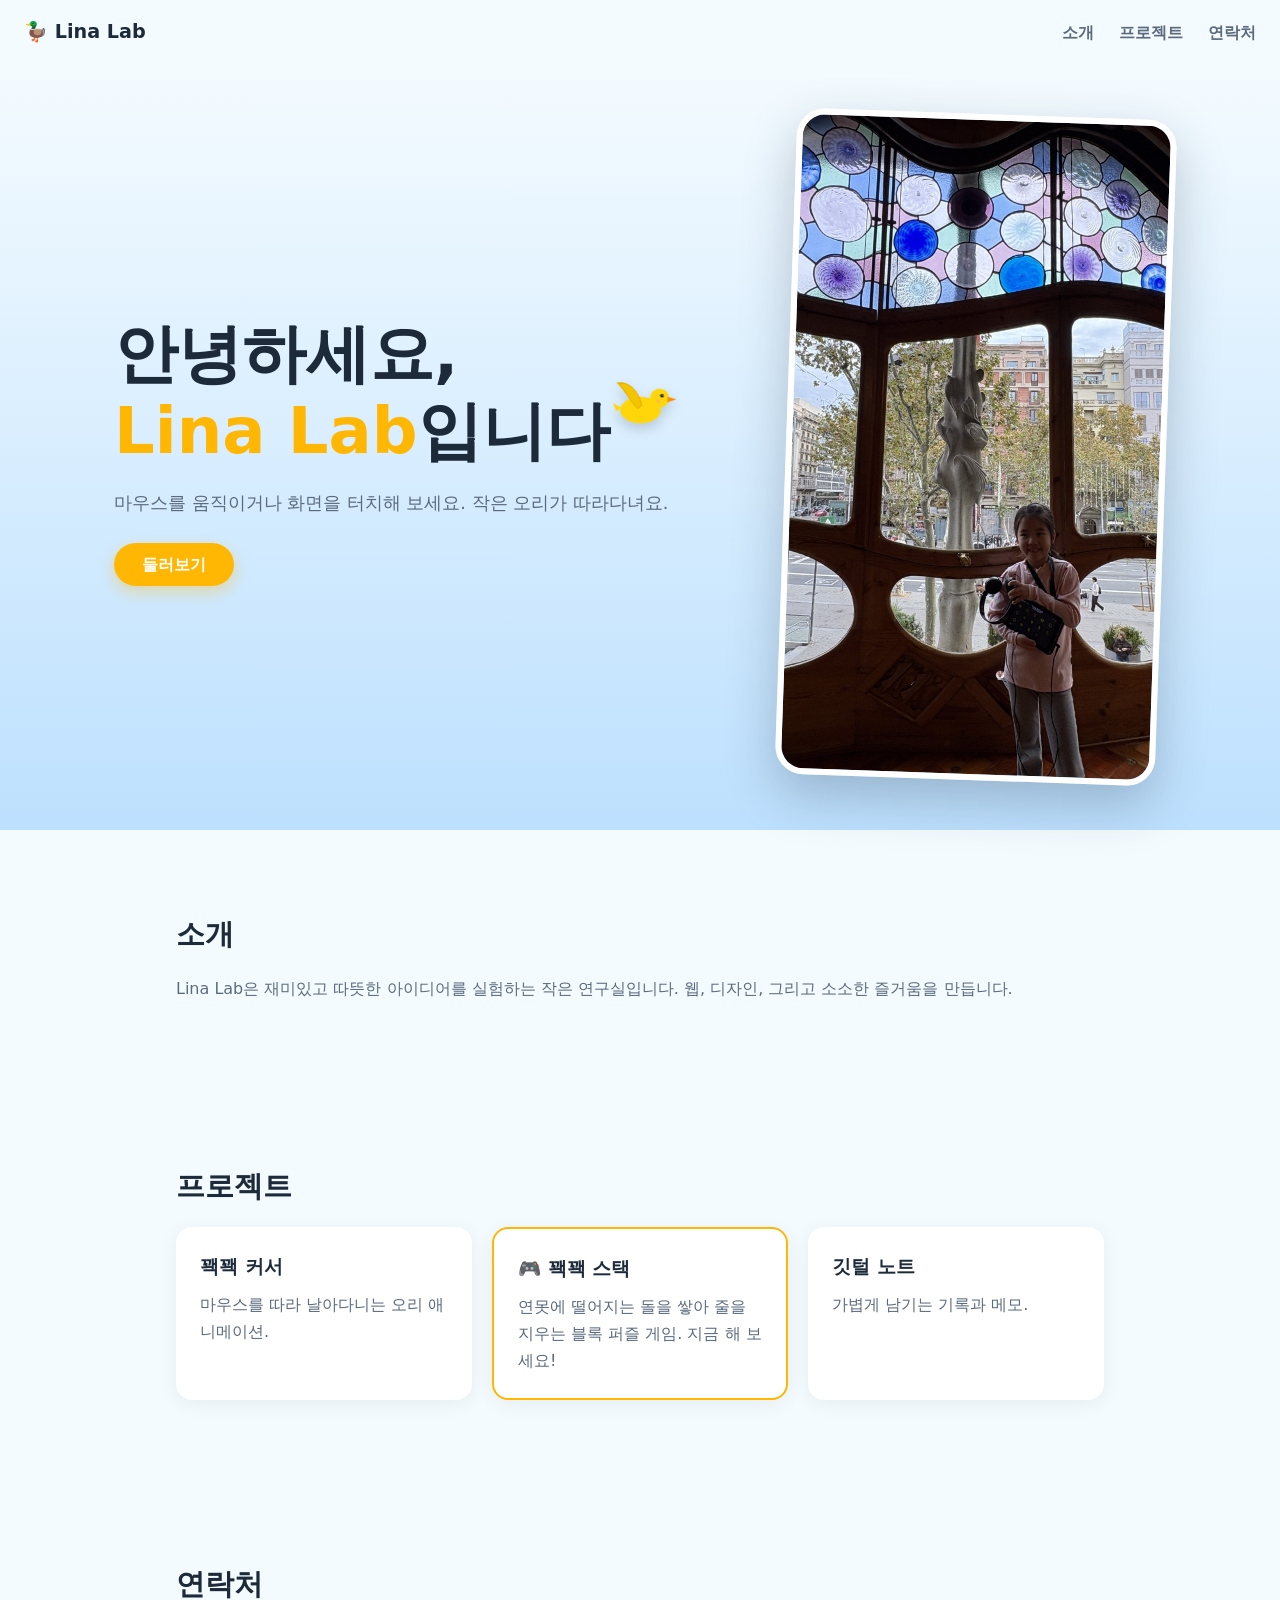
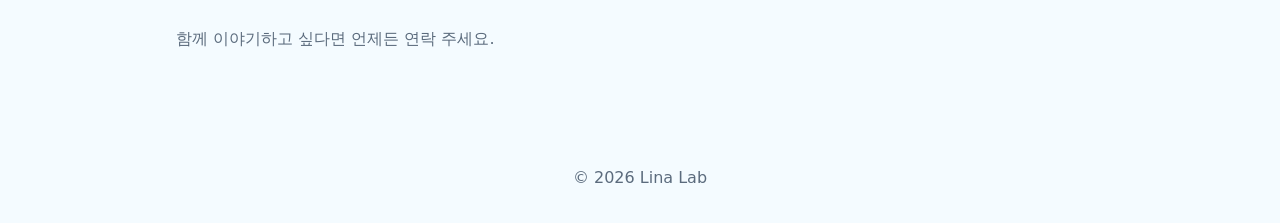
==== index.html @ 58ef40ab "Add Quack Stack block puzzle game Co-Authored-By: Claude Opus 5.5 <noreply@anthropic.com> Claude-Ses" ====
<!doctype html>
<html lang="ko">
<head>
  <meta charset="utf-8" />
  <meta name="viewport" content="width=device-width, initial-scale=1" />
  <title>Lina Lab</title>
  <link rel="stylesheet" href="style.css" />
</head>
<body>
  <header class="nav">
    <a class="logo" href="#">🦆 Lina Lab</a>
    <nav>
      <a href="#about">소개</a>
      <a href="#projects">프로젝트</a>
      <a href="#contact">연락처</a>
    </nav>
  </header>

  <main>
    <div class="hero-wrap">
    <section class="hero">
      <div class="hero-text">
        <h1>안녕하세요,<br /><span>Lina Lab</span>입니다</h1>
        <p>마우스를 움직이거나 화면을 터치해 보세요. 작은 오리가 따라다녀요.</p>
        <a class="btn" href="#projects">둘러보기</a>
      </div>
      <figure class="hero-photo">
        <img src="images/hero.jpg" alt="스테인드글라스 창 앞에서 웃고 있는 아이" width="1200" height="2132" />
      </figure>
    </section>
    </div>

    <section id="about" class="section">
      <h2>소개</h2>
      <p>Lina Lab은 재미있고 따뜻한 아이디어를 실험하는 작은 연구실입니다.
        웹, 디자인, 그리고 소소한 즐거움을 만듭니다.</p>
    </section>

    <section id="projects" class="section">
      <h2>프로젝트</h2>
      <div class="cards">
        <article class="card"><h3>꽥꽥 커서</h3><p>마우스를 따라 날아다니는 오리 애니메이션.</p></article>
        <a class="card card-link" href="game.html"><h3>🎮 꽥꽥 스택</h3><p>연못에 떨어지는 돌을 쌓아 줄을 지우는 블록 퍼즐 게임. 지금 해 보세요!</p></a>
        <article class="card"><h3>깃털 노트</h3><p>가볍게 남기는 기록과 메모.</p></article>
      </div>
    </section>

    <section id="contact" class="section">
      <h2>연락처</h2>
      <p>함께 이야기하고 싶다면 언제든 연락 주세요.</p>
    </section>
  </main>

  <footer>© 2026 Lina Lab</footer>

  <!-- 마우스를 따라다니는 오리 -->
  <div id="duck" aria-hidden="true">
    <svg viewBox="0 0 120 100" width="72" height="60">
      <!-- 뒤쪽 날개 -->
      <g class="wing wing-back">
        <path d="M58 48 C50 20, 30 10, 18 14 C30 26, 38 40, 52 54 Z" fill="#e6b800" />
      </g>
      <!-- 몸통 -->
      <ellipse cx="58" cy="60" rx="34" ry="22" fill="#ffd60a" />
      <path d="M26 56 L12 48 L18 62 Z" fill="#ffd60a" />
      <!-- 머리 -->
      <circle cx="90" cy="40" r="16" fill="#ffd60a" />
      <!-- 부리 -->
      <path d="M103 38 L118 42 L103 47 Z" fill="#ff8c00" />
      <!-- 눈 -->
      <circle cx="94" cy="36" r="3.2" fill="#222" />
      <circle cx="95" cy="35" r="1" fill="#fff" />
      <!-- 볼터치 -->
      <circle cx="88" cy="45" r="3" fill="#ff9e9e" opacity=".6" />
      <!-- 앞쪽 날개 -->
      <g class="wing wing-front">
        <path d="M60 52 C54 24, 36 12, 22 16 C34 30, 40 44, 54 58 Z" fill="#f5c400" stroke="#e0a800" stroke-width="1.5" />
      </g>
    </svg>
  </div>

  <script src="duck.js"></script>
</body>
</html>
---- style.css ----
:root {
  --bg: #f4fbff;
  --fg: #1d2a3a;
  --muted: #5b6b7d;
  --accent: #ffb703;
  --card: #ffffff;
  --water: #bde0fe;
}

* { box-sizing: border-box; margin: 0; padding: 0; }

html { scroll-behavior: smooth; }

body {
  font-family: "Pretendard", "Apple SD Gothic Neo", "Noto Sans KR", system-ui, sans-serif;
  background: var(--bg);
  color: var(--fg);
  line-height: 1.7;
  overflow-x: hidden;
}

.nav {
  position: sticky; top: 0; z-index: 10;
  display: flex; justify-content: space-between; align-items: center;
  padding: 16px 24px;
  background: rgba(244, 251, 255, .85);
  backdrop-filter: blur(8px);
}
.logo { font-weight: 800; font-size: 1.2rem; color: var(--fg); text-decoration: none; }
.nav nav a { margin-left: 20px; color: var(--muted); text-decoration: none; font-weight: 600; }
.nav nav a:hover { color: var(--fg); }

.hero {
  min-height: 85vh;
  display: grid; grid-template-columns: 1fr auto; gap: 48px;
  align-items: center; justify-content: center;
  max-width: 1100px; margin: 0 auto;
  padding: 40px 24px;
}
.hero-wrap { background: linear-gradient(180deg, var(--bg) 0%, var(--water) 100%); }
.hero-text { text-align: left; }
.hero-photo {
  width: min(380px, 40vw);
  border-radius: 28px; overflow: hidden;
  box-shadow: 0 20px 50px rgba(29, 42, 58, .25);
  border: 6px solid #fff;
  transform: rotate(2deg);
}
.hero-photo img { display: block; width: 100%; height: auto; }

@media (max-width: 760px) {
  .hero { grid-template-columns: 1fr; text-align: center; gap: 32px; }
  .hero-text { text-align: center; }
  .hero-photo { width: min(320px, 85vw); margin: 0 auto; transform: none; }
}
.hero h1 { font-size: clamp(2rem, 6vw, 4rem); line-height: 1.2; }
.hero h1 span { color: var(--accent); }
.hero p { margin: 20px 0 32px; color: var(--muted); font-size: 1.1rem; }

.btn {
  padding: 12px 28px; border-radius: 999px;
  background: var(--accent); color: #fff; font-weight: 700; text-decoration: none;
  box-shadow: 0 6px 16px rgba(255, 183, 3, .35);
  transition: transform .2s;
}
.btn:hover { transform: translateY(-2px); }

.section { max-width: 960px; margin: 0 auto; padding: 80px 16px; }
.section h2 { font-size: 1.8rem; margin-bottom: 16px; }
.section p { color: var(--muted); }

.cards { display: grid; grid-template-columns: repeat(auto-fit, minmax(220px, 1fr)); gap: 20px; }
.card {
  background: var(--card); padding: 24px; border-radius: 16px;
  box-shadow: 0 4px 20px rgba(0, 0, 0, .06);
}
.card h3 { margin-bottom: 8px; }
.card-link { color: inherit; text-decoration: none; border: 2px solid var(--accent); transition: transform .2s; }
.card-link:hover { transform: translateY(-4px); }

footer { text-align: center; padding: 32px; color: var(--muted); }

/* ---------- 오리 ---------- */
#duck {
  position: fixed; left: 0; top: 0;
  pointer-events: none;
  z-index: 9999;
  will-change: transform;
  filter: drop-shadow(0 6px 6px rgba(0, 0, 0, .15));
}
#duck svg { display: block; transition: transform .25s ease; }
#duck.flip svg { transform: scaleX(-1); }

.wing { transform-box: fill-box; transform-origin: 100% 100%; animation: flap .25s ease-in-out infinite alternate; }
.wing-back { animation-delay: -.05s; }
#duck.slow .wing { animation-duration: .6s; }

@keyframes flap {
  from { transform: rotate(-25deg) scaleY(1); }
  to   { transform: rotate(20deg) scaleY(.55); }
}

@media (prefers-reduced-motion: reduce) {
  .wing { animation: none; }
}
@media (hover: none) {
  #duck svg { width: 56px; height: 47px; }
}
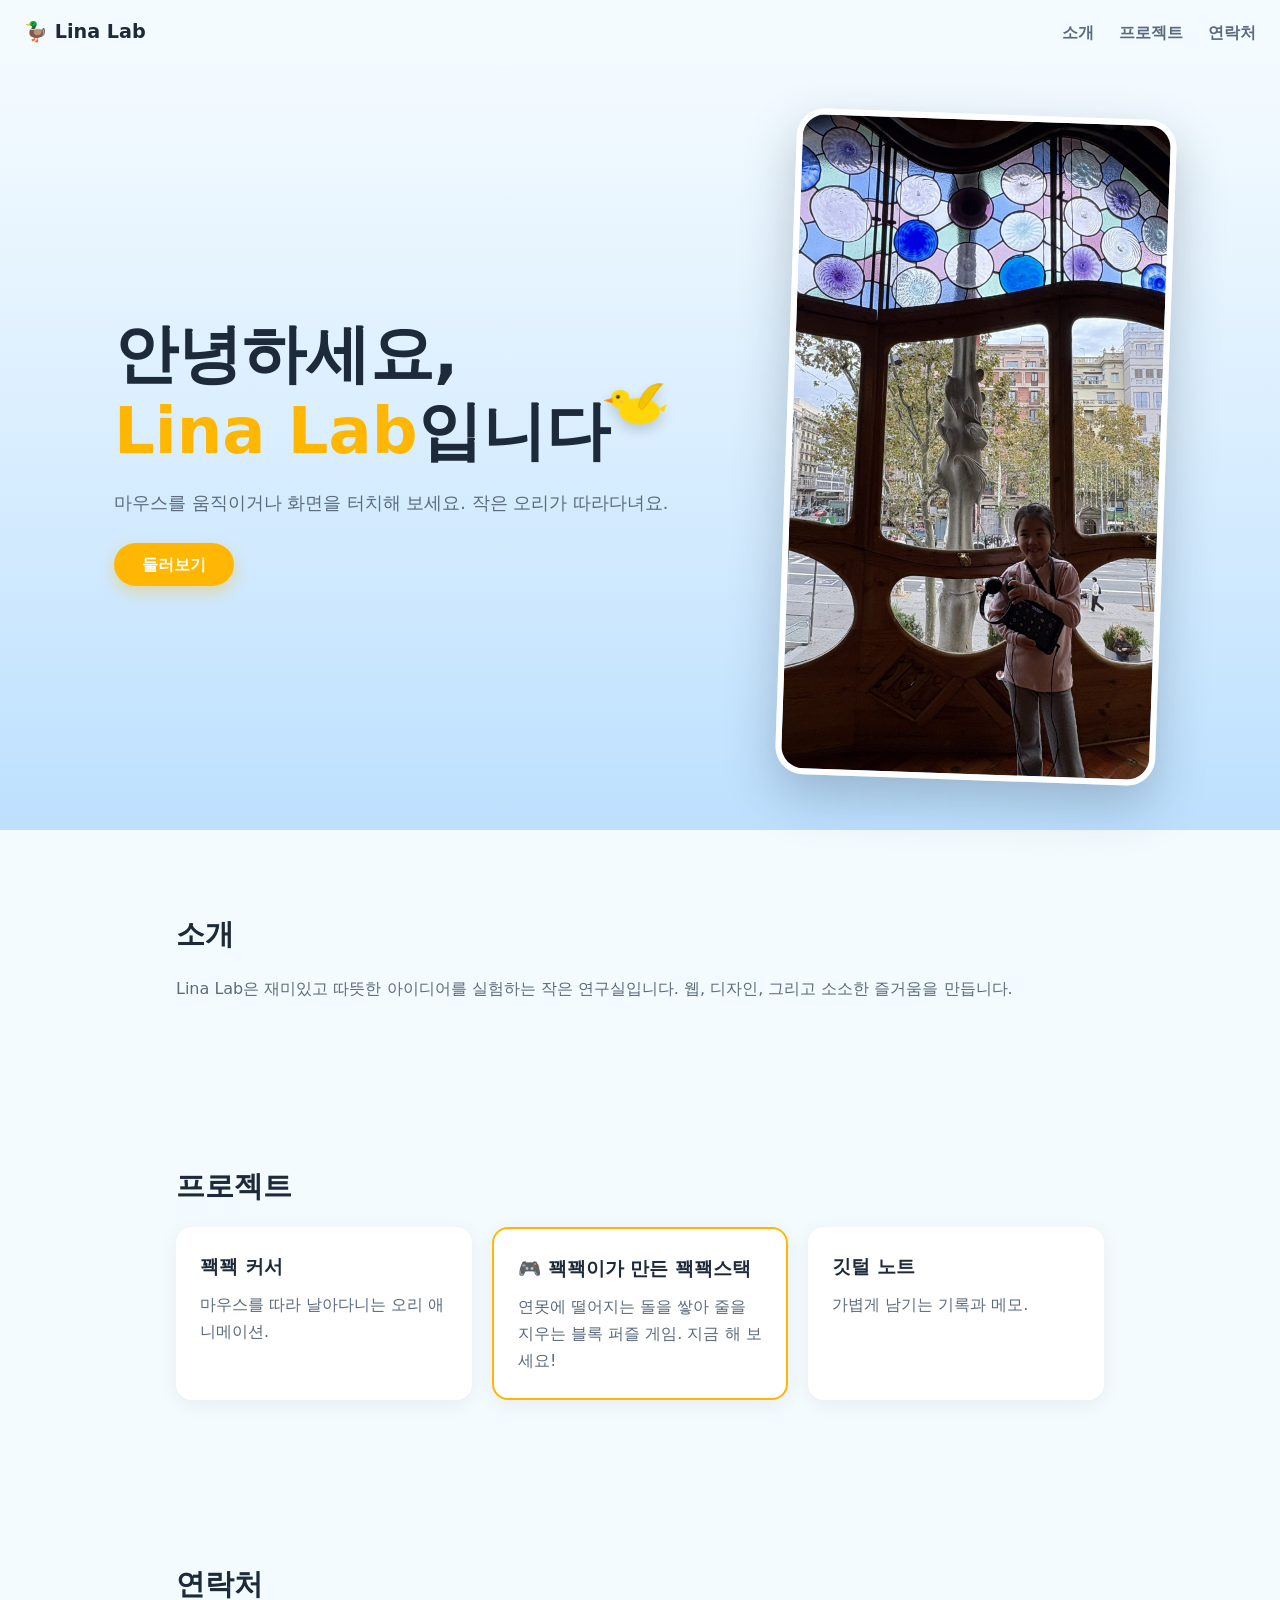
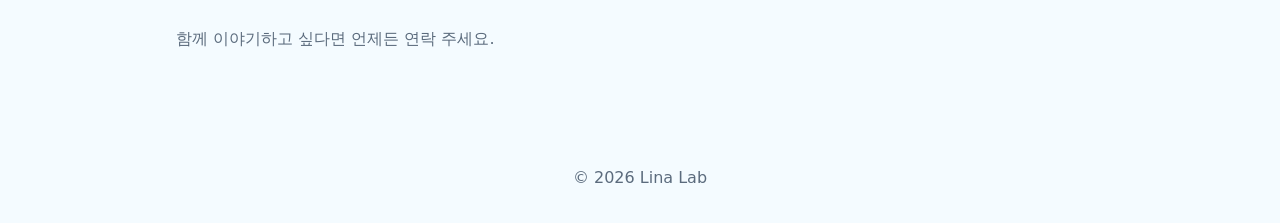
==== commit 6ffc2110: "Rename game title Co-Authored-By: Claude Opus 5.5 <noreply@anthropic.com> Claude-Session: https://cl" ====
--- a/index.html
+++ b/index.html
@@ -40,7 +40,7 @@
       <h2>프로젝트</h2>
       <div class="cards">
         <article class="card"><h3>꽥꽥 커서</h3><p>마우스를 따라 날아다니는 오리 애니메이션.</p></article>
-        <a class="card card-link" href="game.html"><h3>🎮 꽥꽥 스택</h3><p>연못에 떨어지는 돌을 쌓아 줄을 지우는 블록 퍼즐 게임. 지금 해 보세요!</p></a>
+        <a class="card card-link" href="game.html"><h3>🎮 꽥꽥이가 만든 꽥꽥스택</h3><p>연못에 떨어지는 돌을 쌓아 줄을 지우는 블록 퍼즐 게임. 지금 해 보세요!</p></a>
         <article class="card"><h3>깃털 노트</h3><p>가볍게 남기는 기록과 메모.</p></article>
       </div>
     </section>
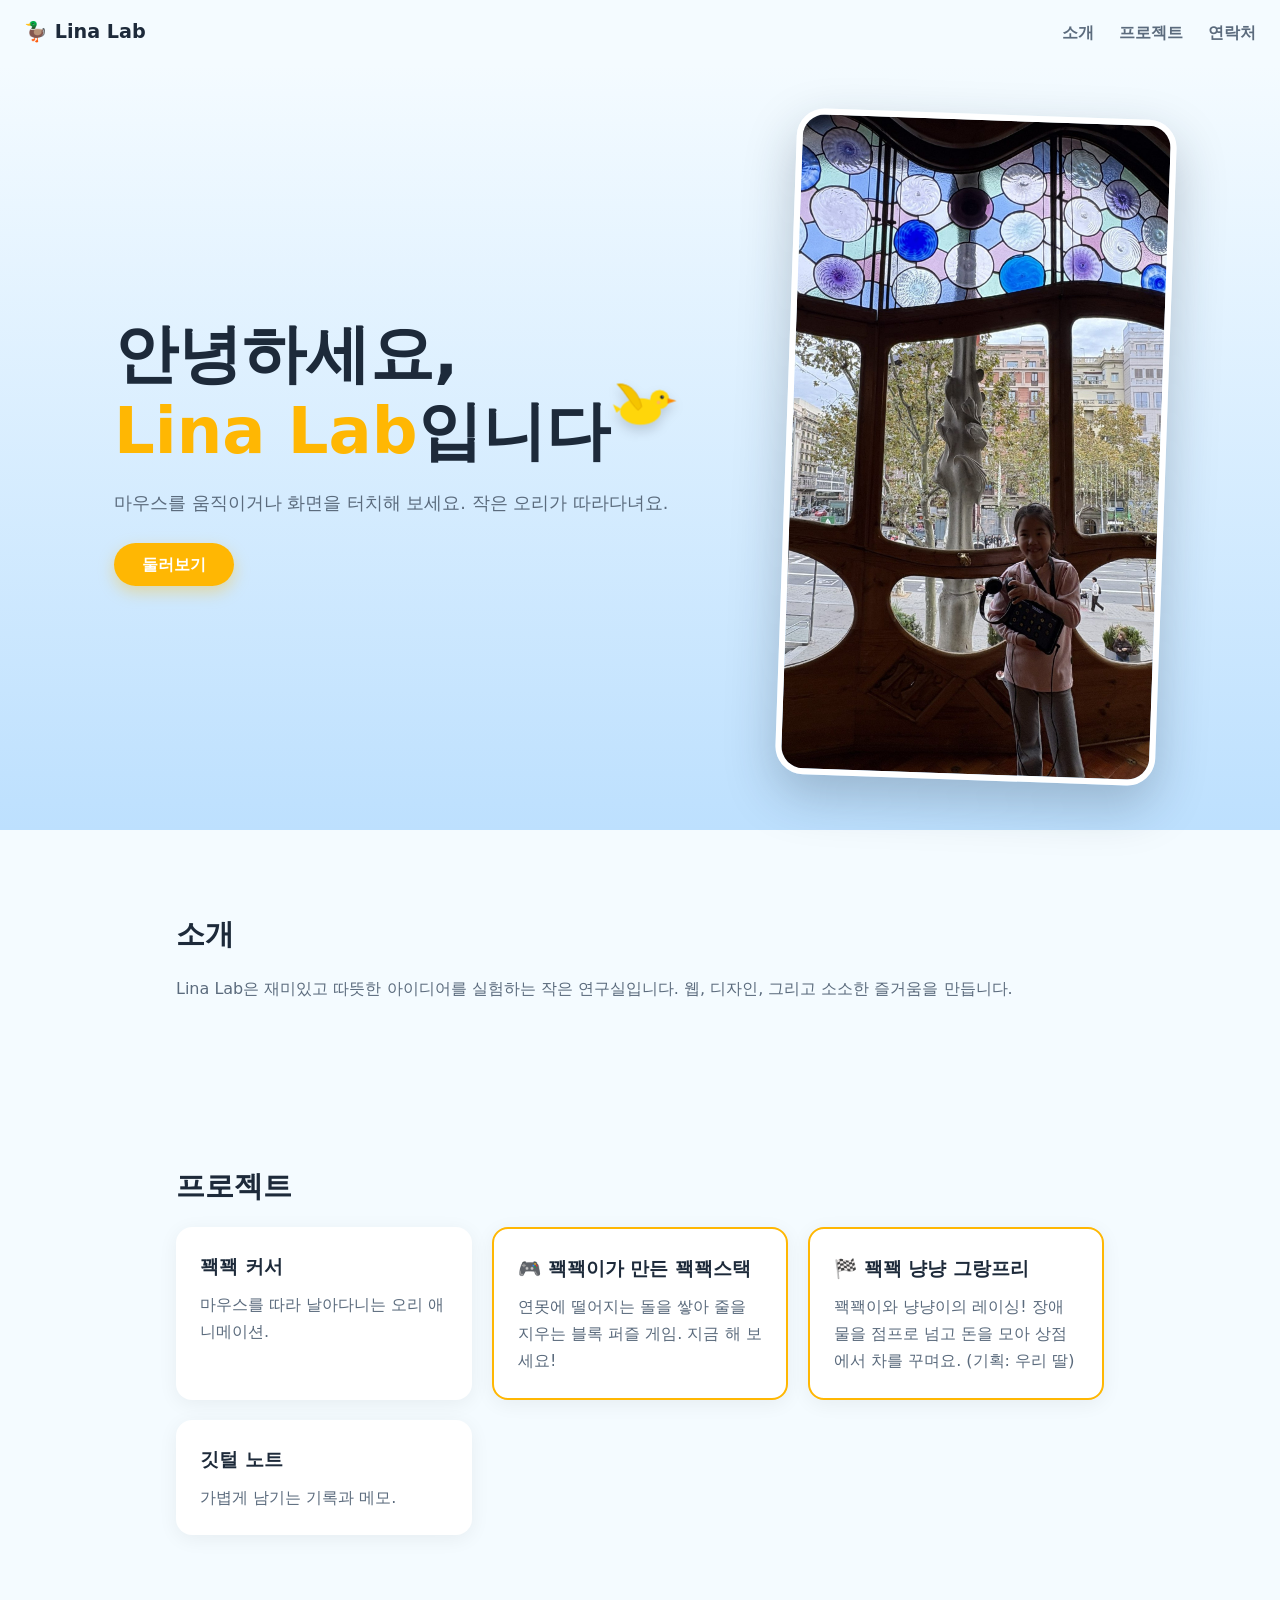
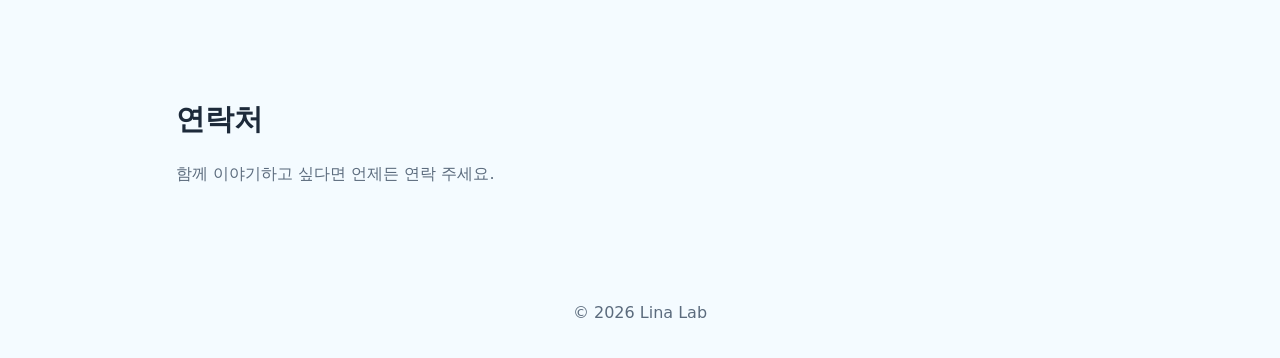
==== commit 465c3bf3: "Add Quack-Nyang Grand Prix racing game Co-Authored-By: Claude Opus 5.5 <noreply@anthropic.com> Claud" ====
--- a/index.html
+++ b/index.html
@@ -41,6 +41,7 @@
       <div class="cards">
         <article class="card"><h3>꽥꽥 커서</h3><p>마우스를 따라 날아다니는 오리 애니메이션.</p></article>
         <a class="card card-link" href="game.html"><h3>🎮 꽥꽥이가 만든 꽥꽥스택</h3><p>연못에 떨어지는 돌을 쌓아 줄을 지우는 블록 퍼즐 게임. 지금 해 보세요!</p></a>
+        <a class="card card-link" href="race.html"><h3>🏁 꽥꽥 냥냥 그랑프리</h3><p>꽥꽥이와 냥냥이의 레이싱! 장애물을 점프로 넘고 돈을 모아 상점에서 차를 꾸며요. (기획: 우리 딸)</p></a>
         <article class="card"><h3>깃털 노트</h3><p>가볍게 남기는 기록과 메모.</p></article>
       </div>
     </section>
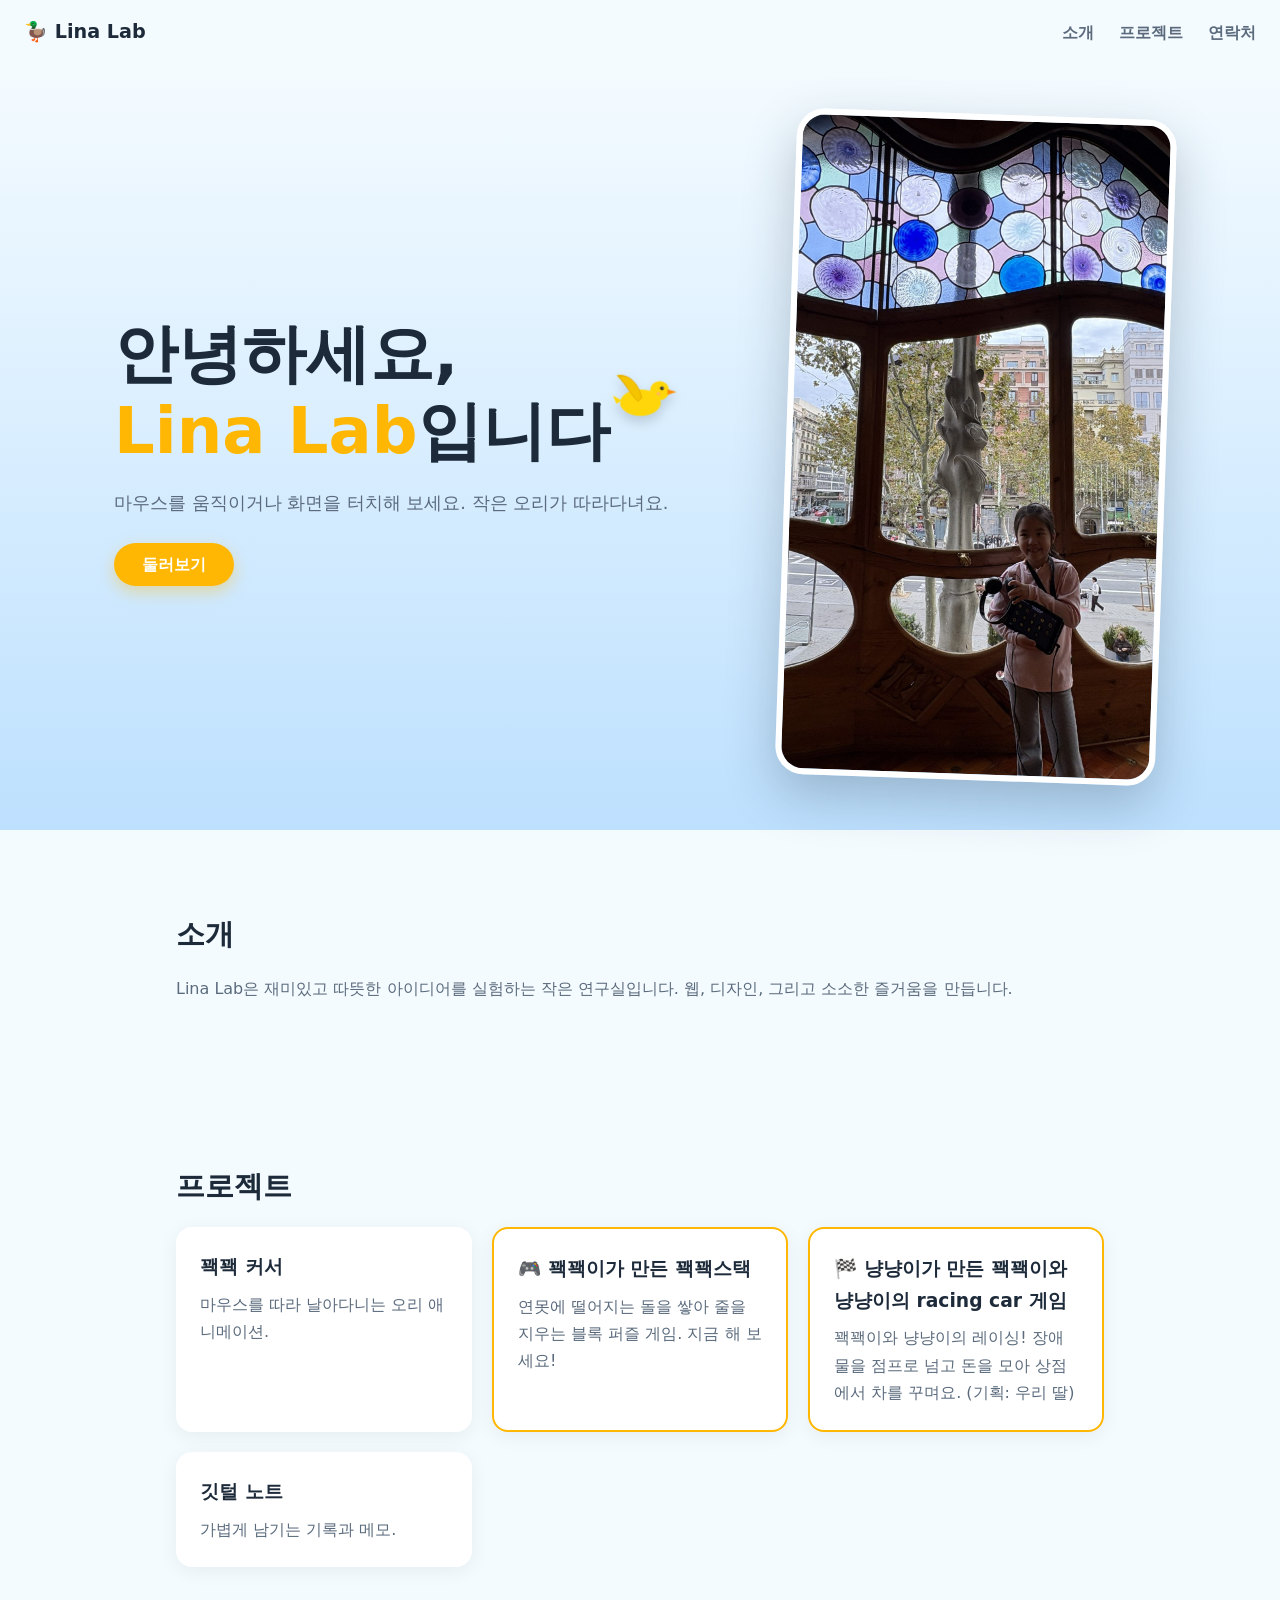
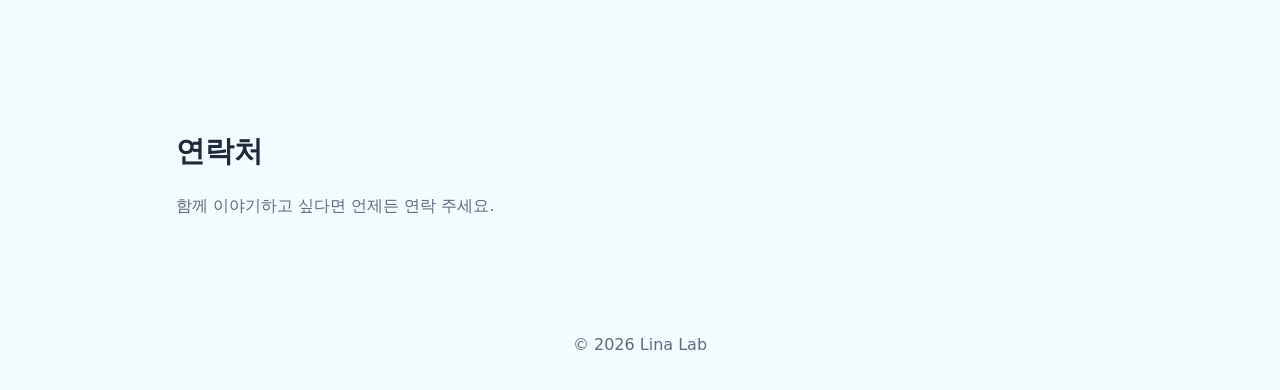
==== commit 3c83a9f8: "Rename racing game title Co-Authored-By: Claude Opus 5.5 <noreply@anthropic.com> Claude-Session: htt" ====
--- a/index.html
+++ b/index.html
@@ -41,7 +41,7 @@
       <div class="cards">
         <article class="card"><h3>꽥꽥 커서</h3><p>마우스를 따라 날아다니는 오리 애니메이션.</p></article>
         <a class="card card-link" href="game.html"><h3>🎮 꽥꽥이가 만든 꽥꽥스택</h3><p>연못에 떨어지는 돌을 쌓아 줄을 지우는 블록 퍼즐 게임. 지금 해 보세요!</p></a>
-        <a class="card card-link" href="race.html"><h3>🏁 꽥꽥 냥냥 그랑프리</h3><p>꽥꽥이와 냥냥이의 레이싱! 장애물을 점프로 넘고 돈을 모아 상점에서 차를 꾸며요. (기획: 우리 딸)</p></a>
+        <a class="card card-link" href="race.html"><h3>🏁 냥냥이가 만든 꽥꽥이와 냥냥이의 racing car 게임</h3><p>꽥꽥이와 냥냥이의 레이싱! 장애물을 점프로 넘고 돈을 모아 상점에서 차를 꾸며요. (기획: 우리 딸)</p></a>
         <article class="card"><h3>깃털 노트</h3><p>가볍게 남기는 기록과 메모.</p></article>
       </div>
     </section>
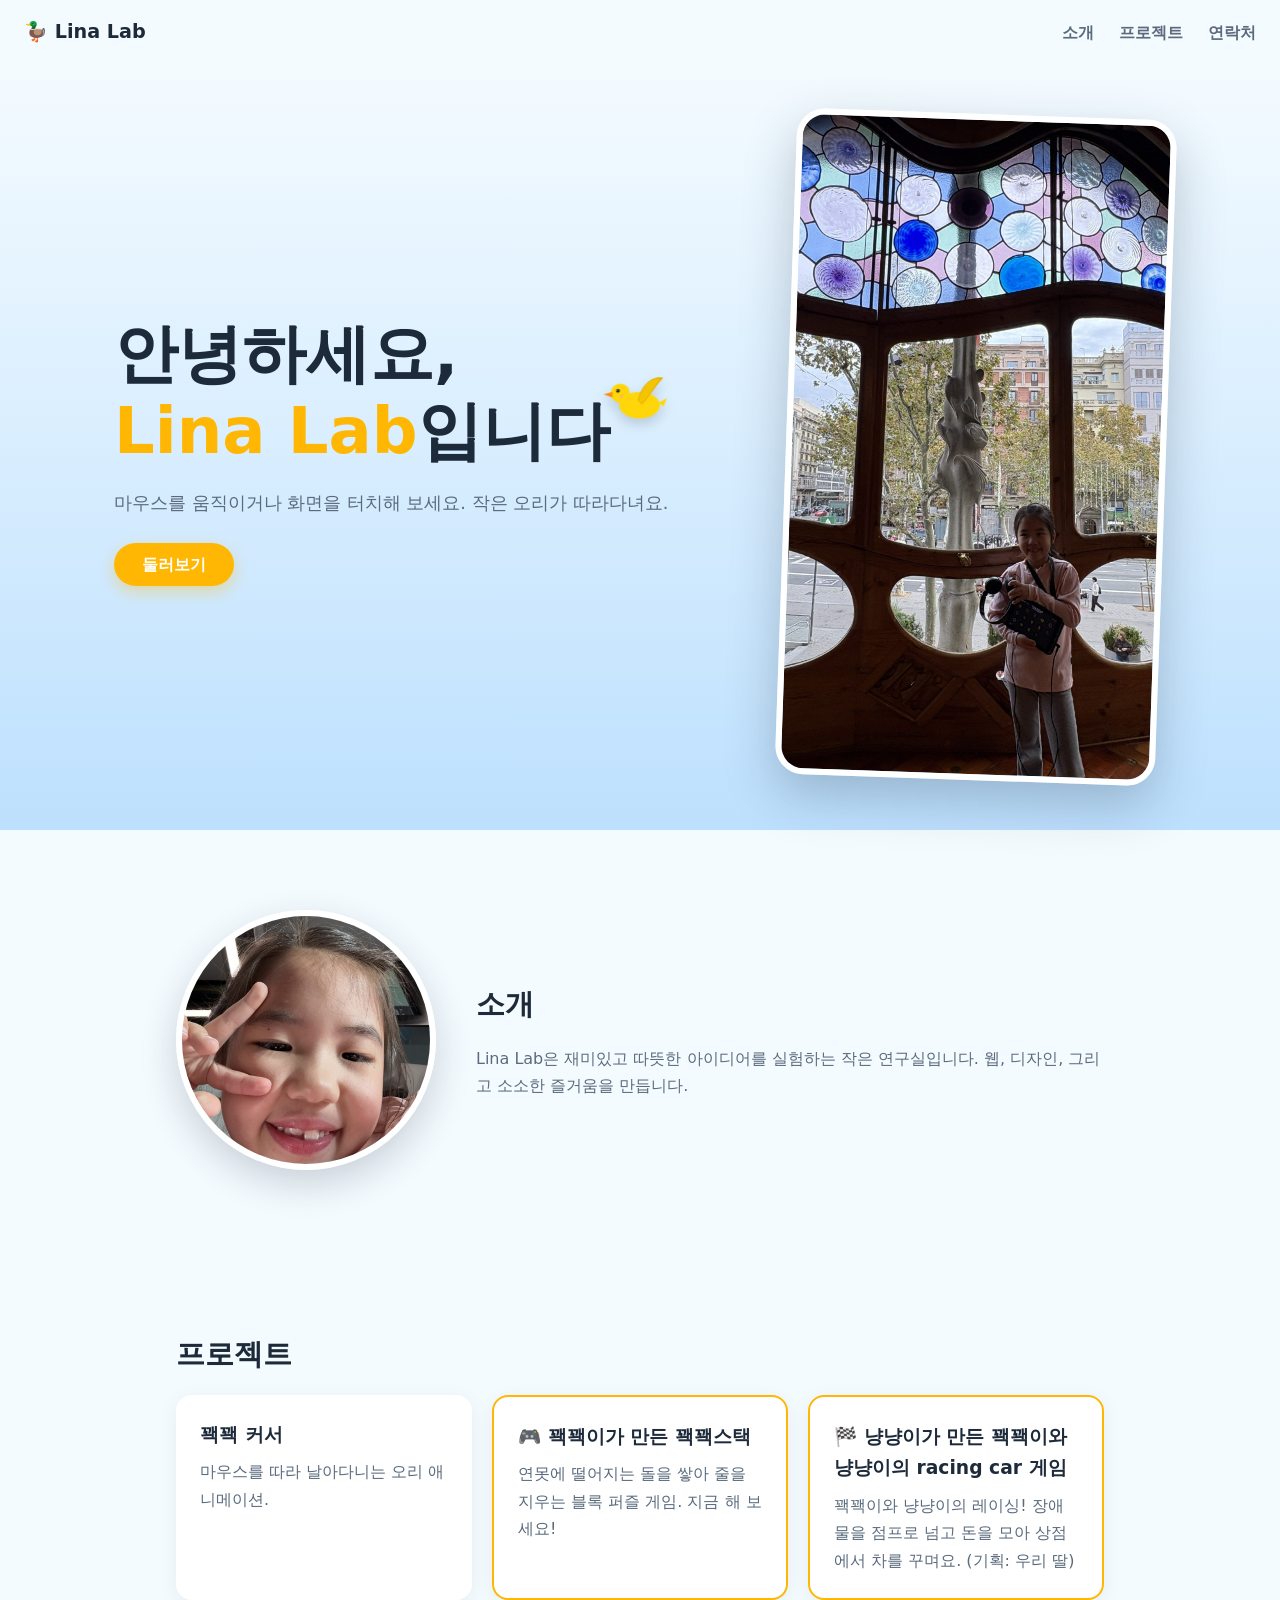
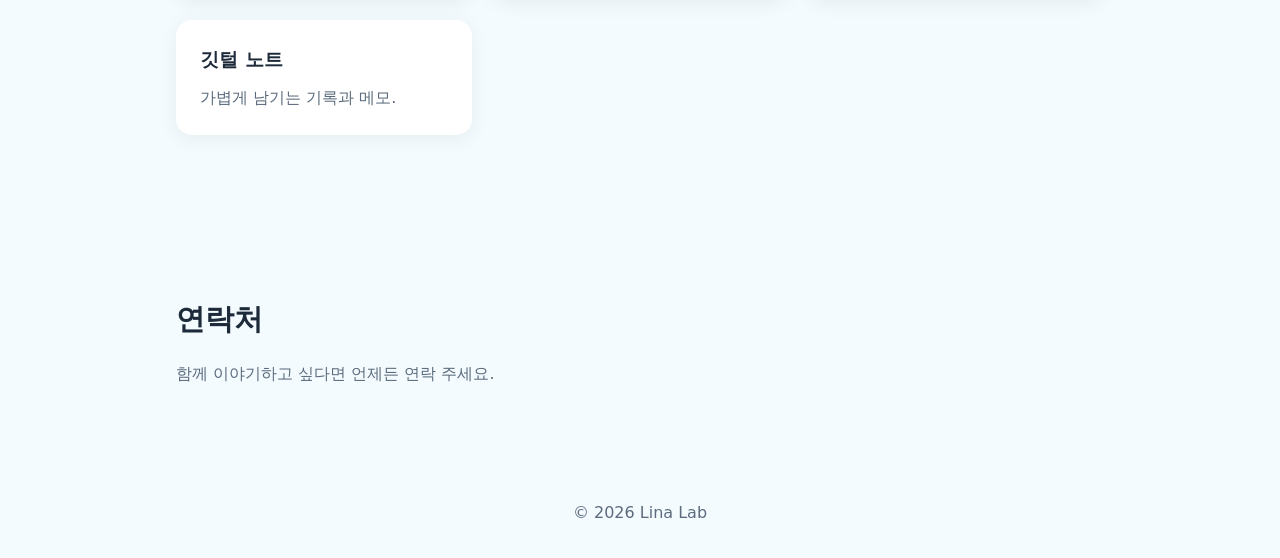
==== commit c1c6f424: "Add photo to About section Co-Authored-By: Claude Opus 5.5 <noreply@anthropic.com> Claude-Session: h" ====
--- a/index.html
+++ b/index.html
@@ -30,10 +30,15 @@
     </section>
     </div>
 
-    <section id="about" class="section">
-      <h2>소개</h2>
-      <p>Lina Lab은 재미있고 따뜻한 아이디어를 실험하는 작은 연구실입니다.
-        웹, 디자인, 그리고 소소한 즐거움을 만듭니다.</p>
+    <section id="about" class="section about">
+      <figure class="about-photo">
+        <img src="images/about.jpg" alt="손으로 브이를 하며 활짝 웃고 있는 아이" width="900" height="1200" loading="lazy" />
+      </figure>
+      <div>
+        <h2>소개</h2>
+        <p>Lina Lab은 재미있고 따뜻한 아이디어를 실험하는 작은 연구실입니다.
+          웹, 디자인, 그리고 소소한 즐거움을 만듭니다.</p>
+      </div>
     </section>
 
     <section id="projects" class="section">
--- a/style.css
+++ b/style.css
@@ -69,6 +69,17 @@
 .section h2 { font-size: 1.8rem; margin-bottom: 16px; }
 .section p { color: var(--muted); }
 
+.about { display: grid; grid-template-columns: auto 1fr; gap: 40px; align-items: center; }
+.about-photo {
+  width: 260px; aspect-ratio: 1; border-radius: 50%; overflow: hidden;
+  border: 6px solid #fff; box-shadow: 0 14px 36px rgba(29, 42, 58, .2);
+}
+.about-photo img { width: 100%; height: 100%; object-fit: cover; object-position: 50% 60%; display: block; }
+@media (max-width: 640px) {
+  .about { grid-template-columns: 1fr; text-align: center; gap: 24px; }
+  .about-photo { width: 200px; margin: 0 auto; }
+}
+
 .cards { display: grid; grid-template-columns: repeat(auto-fit, minmax(220px, 1fr)); gap: 20px; }
 .card {
   background: var(--card); padding: 24px; border-radius: 16px;
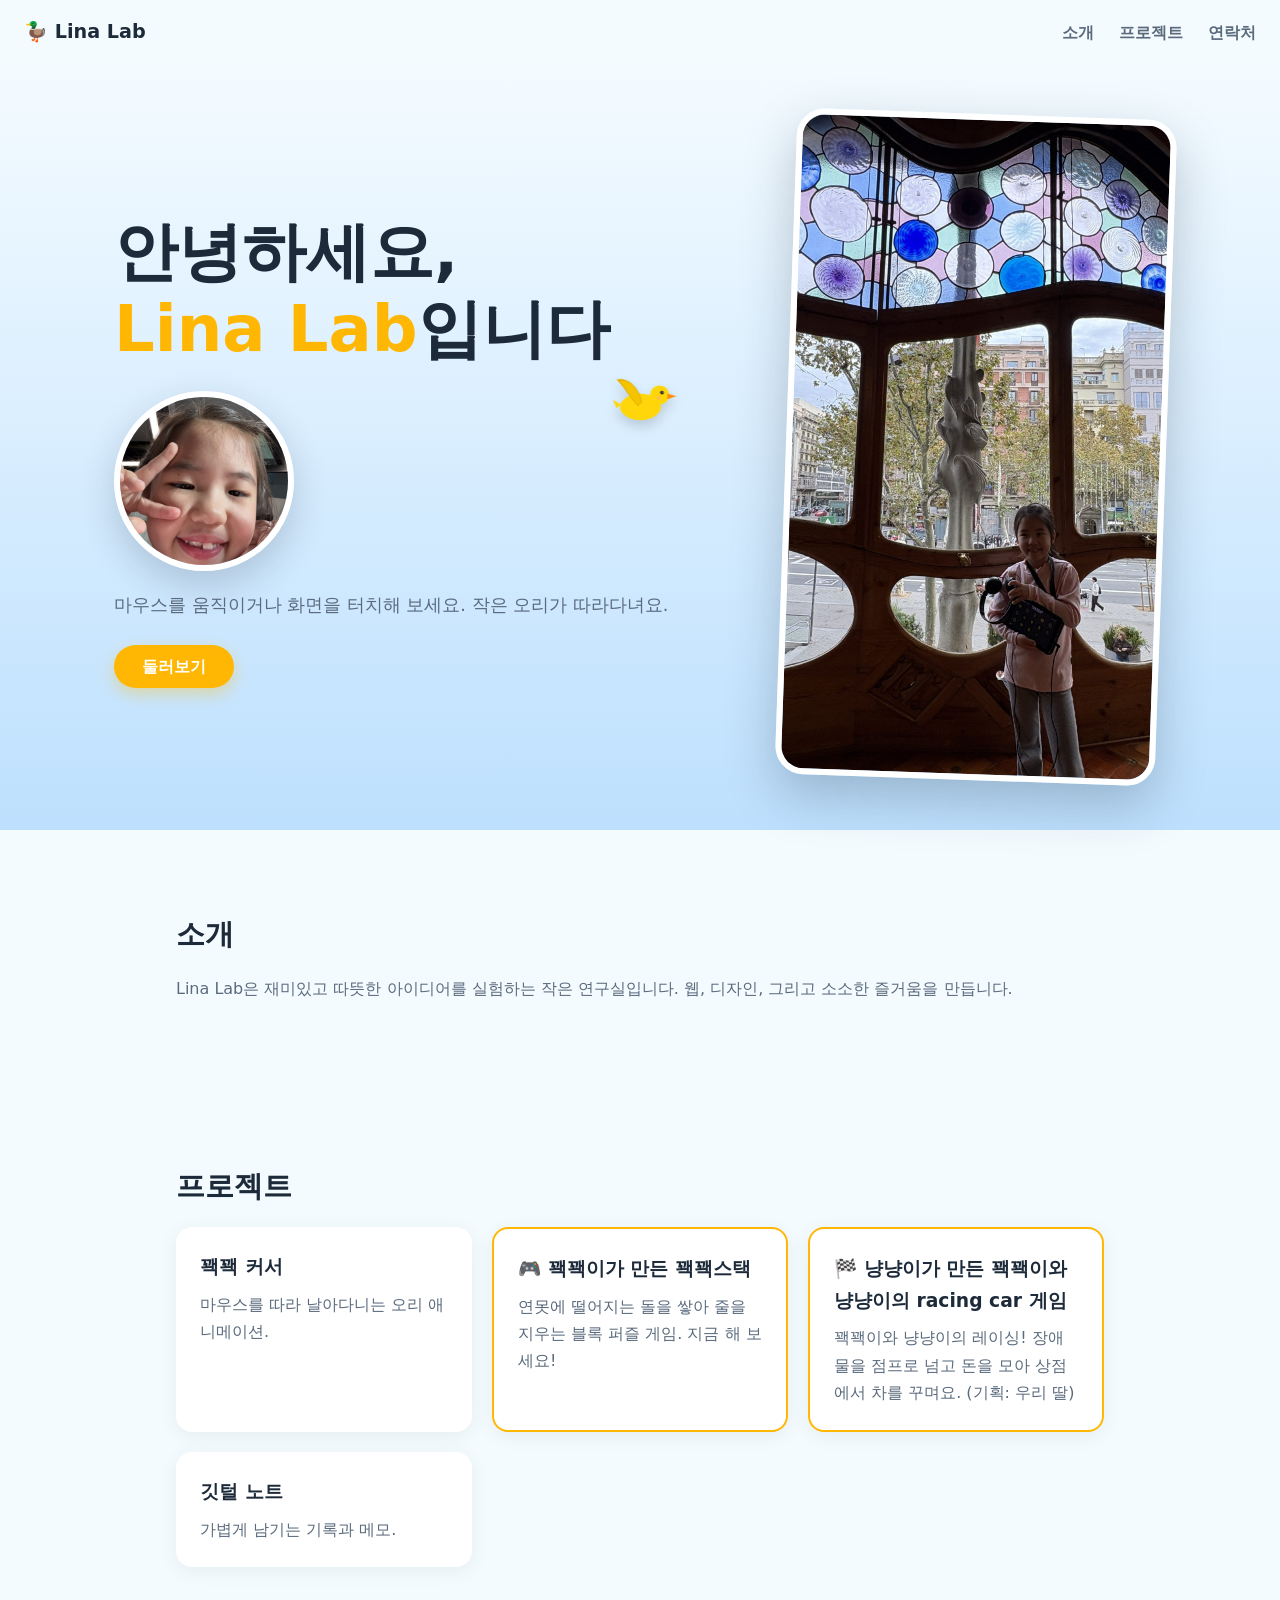
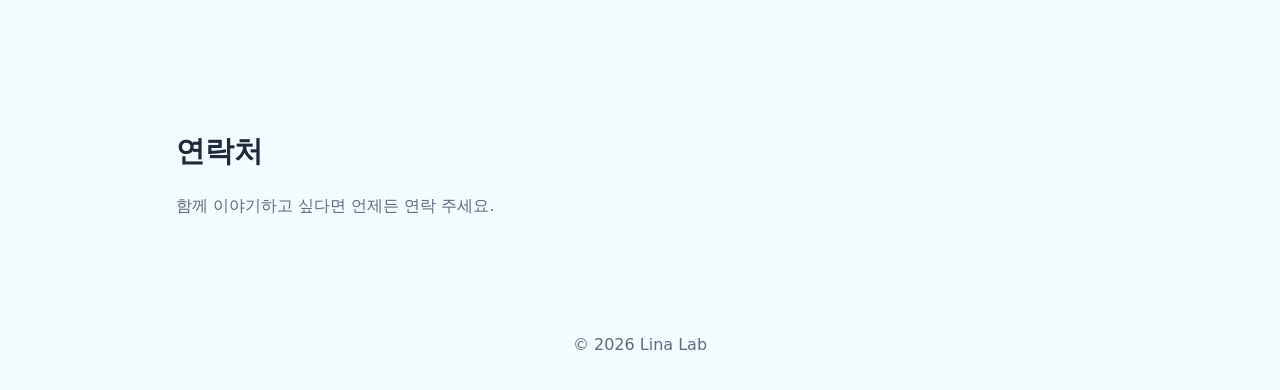
==== commit a7293e42: "Move photo under the Lina Lab heading Co-Authored-By: Claude Opus 5.5 <noreply@anthropic.com> Claude" ====
--- a/index.html
+++ b/index.html
@@ -21,6 +21,9 @@
     <section class="hero">
       <div class="hero-text">
         <h1>안녕하세요,<br /><span>Lina Lab</span>입니다</h1>
+        <figure class="sign-photo">
+          <img src="images/about.jpg" alt="손으로 브이를 하며 활짝 웃고 있는 아이" width="900" height="1200" />
+        </figure>
         <p>마우스를 움직이거나 화면을 터치해 보세요. 작은 오리가 따라다녀요.</p>
         <a class="btn" href="#projects">둘러보기</a>
       </div>
@@ -30,15 +33,10 @@
     </section>
     </div>
 
-    <section id="about" class="section about">
-      <figure class="about-photo">
-        <img src="images/about.jpg" alt="손으로 브이를 하며 활짝 웃고 있는 아이" width="900" height="1200" loading="lazy" />
-      </figure>
-      <div>
-        <h2>소개</h2>
-        <p>Lina Lab은 재미있고 따뜻한 아이디어를 실험하는 작은 연구실입니다.
-          웹, 디자인, 그리고 소소한 즐거움을 만듭니다.</p>
-      </div>
+    <section id="about" class="section">
+      <h2>소개</h2>
+      <p>Lina Lab은 재미있고 따뜻한 아이디어를 실험하는 작은 연구실입니다.
+        웹, 디자인, 그리고 소소한 즐거움을 만듭니다.</p>
     </section>
 
     <section id="projects" class="section">
--- a/style.css
+++ b/style.css
@@ -69,15 +69,14 @@
 .section h2 { font-size: 1.8rem; margin-bottom: 16px; }
 .section p { color: var(--muted); }
 
-.about { display: grid; grid-template-columns: auto 1fr; gap: 40px; align-items: center; }
-.about-photo {
-  width: 260px; aspect-ratio: 1; border-radius: 50%; overflow: hidden;
+.sign-photo {
+  width: 180px; aspect-ratio: 1; border-radius: 50%; overflow: hidden;
+  margin: 24px 0 4px;
   border: 6px solid #fff; box-shadow: 0 14px 36px rgba(29, 42, 58, .2);
 }
-.about-photo img { width: 100%; height: 100%; object-fit: cover; object-position: 50% 60%; display: block; }
-@media (max-width: 640px) {
-  .about { grid-template-columns: 1fr; text-align: center; gap: 24px; }
-  .about-photo { width: 200px; margin: 0 auto; }
+.sign-photo img { width: 100%; height: 100%; object-fit: cover; object-position: 50% 60%; display: block; }
+@media (max-width: 760px) {
+  .sign-photo { width: 160px; margin: 20px auto 0; }
 }
 
 .cards { display: grid; grid-template-columns: repeat(auto-fit, minmax(220px, 1fr)); gap: 20px; }
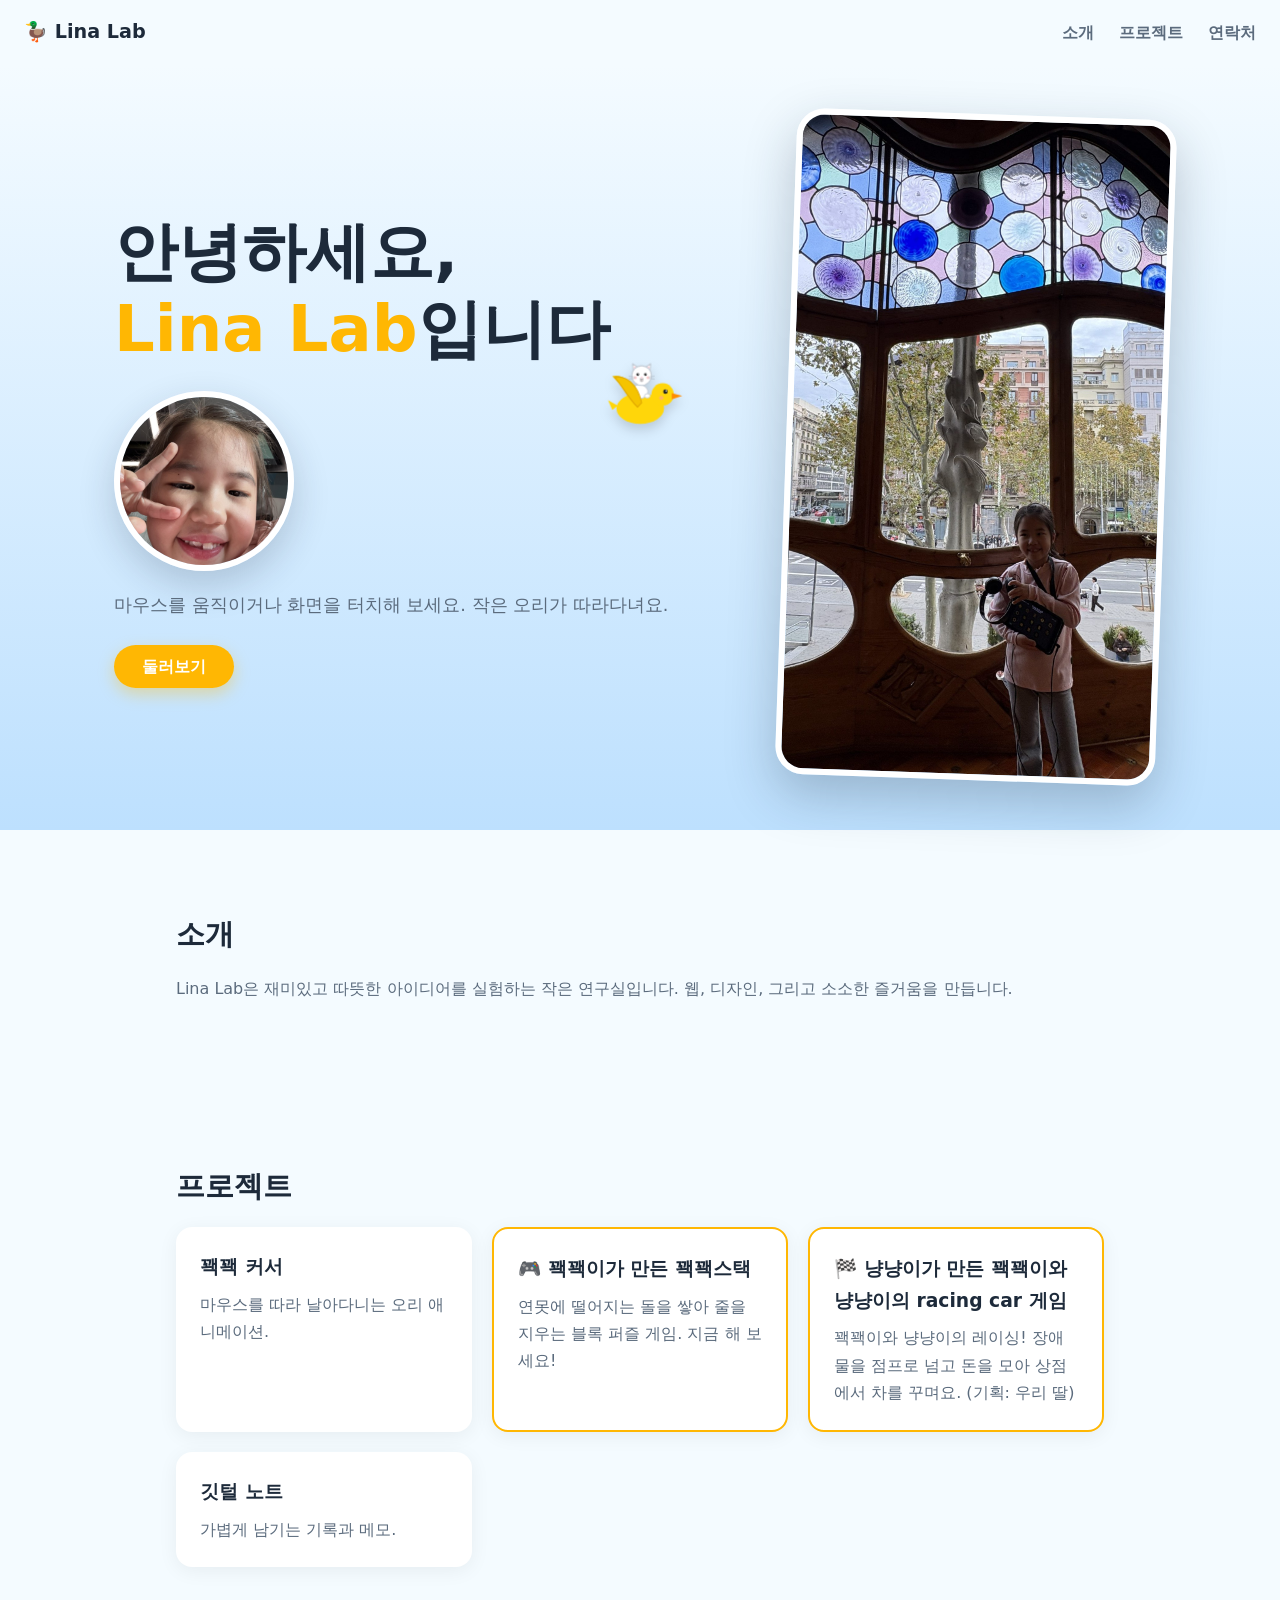
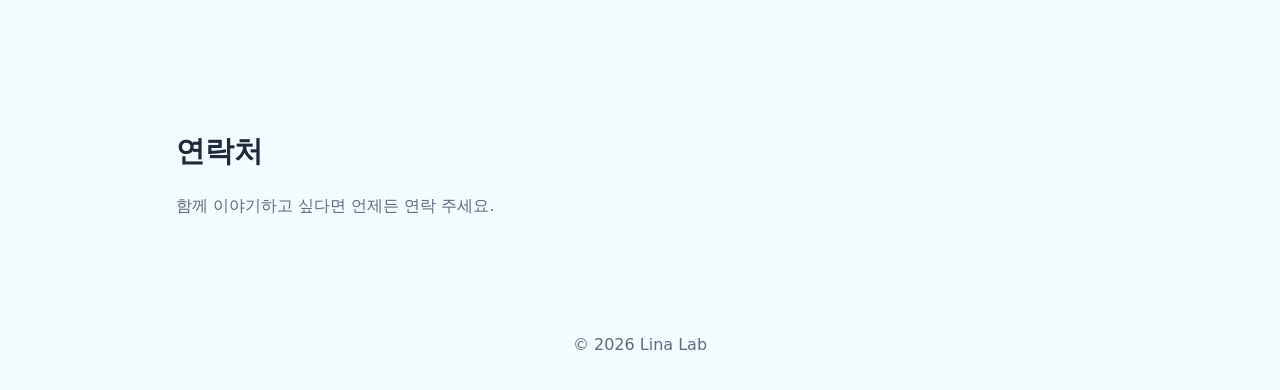
==== commit 80b855de: "Put Nyangnyang on the cursor duck's back Co-Authored-By: Claude Opus 5.5 <noreply@anthropic.com> Cla" ====
--- a/index.html
+++ b/index.html
@@ -59,7 +59,7 @@
 
   <!-- 마우스를 따라다니는 오리 -->
   <div id="duck" aria-hidden="true">
-    <svg viewBox="0 0 120 100" width="72" height="60">
+    <svg viewBox="0 -8 120 108" width="84" height="76">
       <!-- 뒤쪽 날개 -->
       <g class="wing wing-back">
         <path d="M58 48 C50 20, 30 10, 18 14 C30 26, 38 40, 52 54 Z" fill="#e6b800" />
@@ -76,6 +76,29 @@
       <circle cx="95" cy="35" r="1" fill="#fff" />
       <!-- 볼터치 -->
       <circle cx="88" cy="45" r="3" fill="#ff9e9e" opacity=".6" />
+      <!-- 오리 등에 탄 냥냥이 (하얀 고양이, 앞니 2개) -->
+      <g class="rider">
+        <path d="M46 38 C36 36, 32 26, 38 20" fill="none" stroke="#c3ccd6" stroke-width="6" stroke-linecap="round" />
+        <path d="M46 38 C36 36, 32 26, 38 20" fill="none" stroke="#fff" stroke-width="4" stroke-linecap="round" />
+        <ellipse cx="57" cy="36" rx="12" ry="10" fill="#fff" stroke="#c3ccd6" stroke-width="1.5" />
+        <ellipse cx="68" cy="42" rx="4" ry="3" fill="#fff" stroke="#c3ccd6" stroke-width="1.2" />
+        <path d="M48 10 L47 -4 L56 2 Z" fill="#fff" stroke="#c3ccd6" stroke-width="1.5" stroke-linejoin="round" />
+        <path d="M72 10 L73 -4 L64 2 Z" fill="#fff" stroke="#c3ccd6" stroke-width="1.5" stroke-linejoin="round" />
+        <path d="M49.5 6 L49 -0.5 L53.5 2.5 Z" fill="#ffc2cc" />
+        <path d="M70.5 6 L71 -0.5 L66.5 2.5 Z" fill="#ffc2cc" />
+        <circle cx="60" cy="13" r="14" fill="#fff" stroke="#c3ccd6" stroke-width="1.5" />
+        <circle cx="54.5" cy="11.5" r="2" fill="#222" />
+        <circle cx="65.5" cy="11.5" r="2" fill="#222" />
+        <circle cx="55" cy="11" r=".6" fill="#fff" />
+        <circle cx="66" cy="11" r=".6" fill="#fff" />
+        <circle cx="51" cy="16" r="2.2" fill="#ffadad" opacity=".6" />
+        <circle cx="69" cy="16" r="2.2" fill="#ffadad" opacity=".6" />
+        <path d="M58.8 15.2 L61.2 15.2 L60 16.6 Z" fill="#ff7b9c" />
+        <path d="M57.6 17.6 Q58.8 19 60 17.6 Q61.2 19 62.4 17.6" fill="none" stroke="#6b5f66" stroke-width=".8" stroke-linecap="round" />
+        <rect x="58.3" y="18.6" width="1.6" height="2.8" rx=".4" fill="#fff" stroke="#6b5f66" stroke-width=".5" />
+        <rect x="60.1" y="18.6" width="1.6" height="2.8" rx=".4" fill="#fff" stroke="#6b5f66" stroke-width=".5" />
+        <path d="M50 15 L42 14 M50 17 L42 18 M70 15 L78 14 M70 17 L78 18" stroke="#9aa3b0" stroke-width=".6" stroke-linecap="round" />
+      </g>
       <!-- 앞쪽 날개 -->
       <g class="wing wing-front">
         <path d="M60 52 C54 24, 36 12, 22 16 C34 30, 40 44, 54 58 Z" fill="#f5c400" stroke="#e0a800" stroke-width="1.5" />
--- a/style.css
+++ b/style.css
@@ -100,6 +100,8 @@
 }
 #duck svg { display: block; transition: transform .25s ease; }
 #duck.flip svg { transform: scaleX(-1); }
+.rider { transform-box: fill-box; transform-origin: 50% 100%; animation: ride .5s ease-in-out infinite alternate; }
+@keyframes ride { from { transform: translateY(0) rotate(-2deg); } to { transform: translateY(-1.5px) rotate(2deg); } }
 
 .wing { transform-box: fill-box; transform-origin: 100% 100%; animation: flap .25s ease-in-out infinite alternate; }
 .wing-back { animation-delay: -.05s; }
@@ -111,8 +113,8 @@
 }
 
 @media (prefers-reduced-motion: reduce) {
-  .wing { animation: none; }
+  .wing, .rider { animation: none; }
 }
 @media (hover: none) {
-  #duck svg { width: 56px; height: 47px; }
+  #duck svg { width: 68px; height: 62px; }
 }
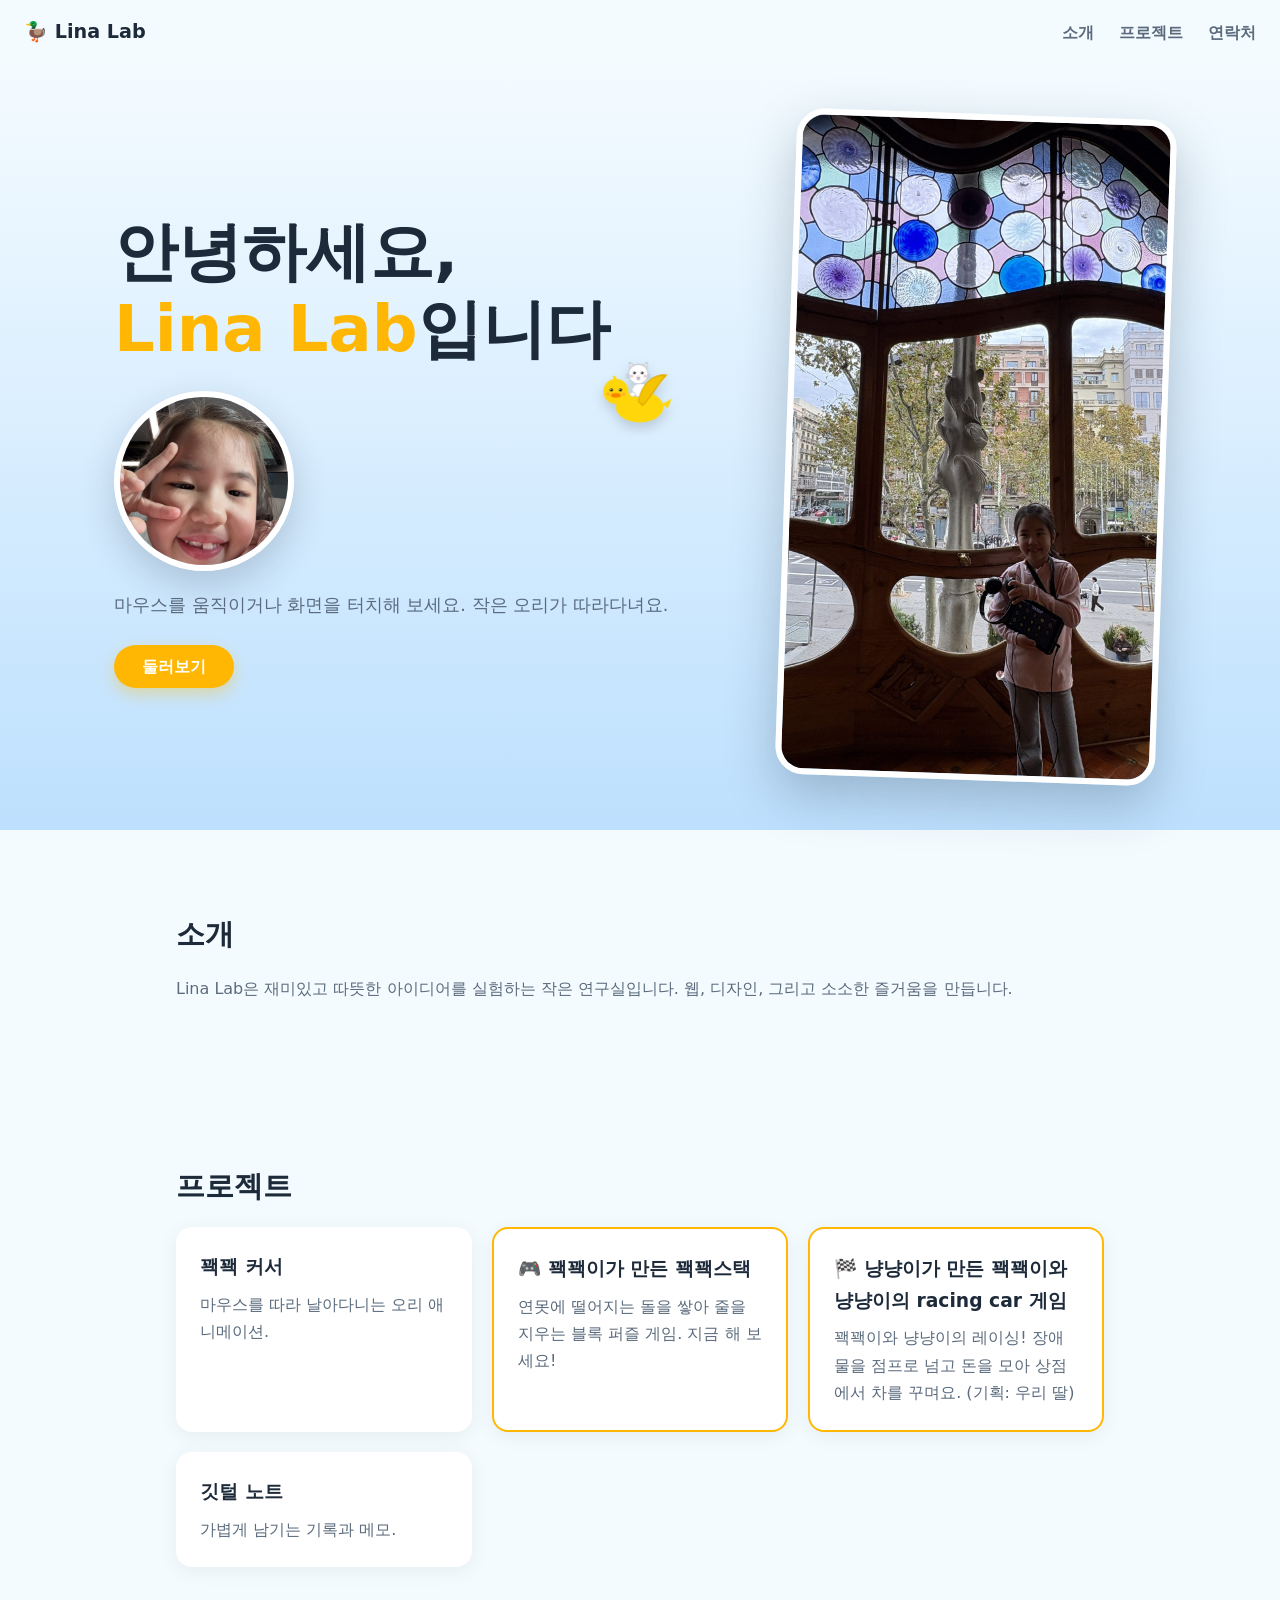
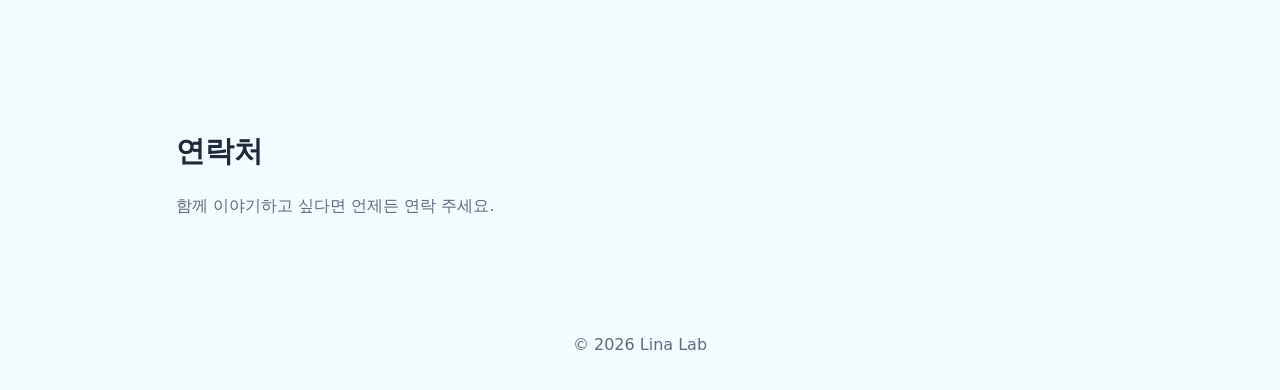
==== commit a9b69bc5: "Give the cursor duck Quackquack's face Co-Authored-By: Claude Opus 5.5 <noreply@anthropic.com> Claud" ====
--- a/index.html
+++ b/index.html
@@ -67,15 +67,17 @@
       <!-- 몸통 -->
       <ellipse cx="58" cy="60" rx="34" ry="22" fill="#ffd60a" />
       <path d="M26 56 L12 48 L18 62 Z" fill="#ffd60a" />
-      <!-- 머리 -->
-      <circle cx="90" cy="40" r="16" fill="#ffd60a" />
-      <!-- 부리 -->
-      <path d="M103 38 L118 42 L103 47 Z" fill="#ff8c00" />
-      <!-- 눈 -->
-      <circle cx="94" cy="36" r="3.2" fill="#222" />
-      <circle cx="95" cy="35" r="1" fill="#fff" />
-      <!-- 볼터치 -->
-      <circle cx="88" cy="45" r="3" fill="#ff9e9e" opacity=".6" />
+      <!-- 꽥꽥이 얼굴 (레이싱 게임과 같은 모습) -->
+      <circle cx="92" cy="38" r="18" fill="#ffd60a" />
+      <ellipse cx="93.4" cy="19.6" rx="2.2" ry="4.5" fill="#ffd60a" transform="rotate(23 93.4 19.6)" />
+      <circle cx="85.5" cy="35.8" r="2.4" fill="#222" />
+      <circle cx="98.5" cy="35.8" r="2.4" fill="#222" />
+      <circle cx="86.2" cy="34.9" r=".8" fill="#fff" />
+      <circle cx="99.2" cy="34.9" r=".8" fill="#fff" />
+      <circle cx="80.8" cy="41.6" r="2.4" fill="#ff7878" opacity=".45" />
+      <circle cx="103.2" cy="41.6" r="2.4" fill="#ff7878" opacity=".45" />
+      <ellipse cx="92" cy="43.4" rx="7.2" ry="3.6" fill="#ff8c00" />
+      <path d="M86.6 43.4 L97.4 43.4" stroke="#d96f00" stroke-width=".9" />
       <!-- 오리 등에 탄 냥냥이 (하얀 고양이, 앞니 2개) -->
       <g class="rider">
         <path d="M46 38 C36 36, 32 26, 38 20" fill="none" stroke="#c3ccd6" stroke-width="6" stroke-linecap="round" />
